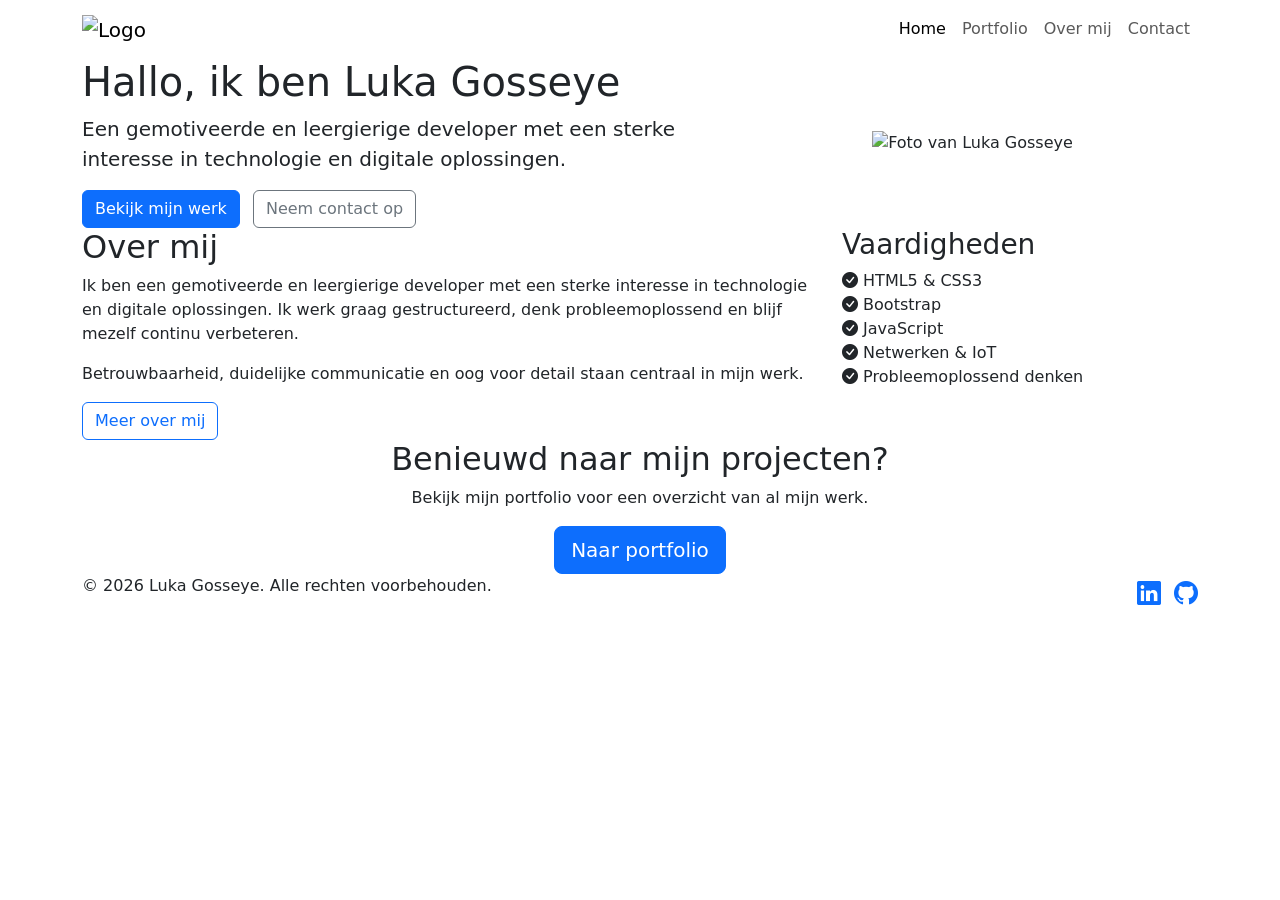
==== index.html @ 9b6b6e99 "Add files via upload" ====
<!DOCTYPE html>
<html lang="nl-BE">
<head>
  <meta charset="UTF-8" />
  <meta name="viewport" content="width=device-width, initial-scale=1.0" />
  <title>Portfolio – Home</title>
  <link rel="stylesheet" href="https://cdn.jsdelivr.net/npm/bootstrap@5.3.8/dist/css/bootstrap.min.css" integrity="sha384-sRIl4kxILFvY47J16cr9ZwB07vP4J8+LH7qKQnuqkuIAvNWLzeN8tE5YBujZqJLB" crossorigin="anonymous" />
  <link rel="stylesheet" href="https://cdn.jsdelivr.net/npm/bootstrap-icons@1.13.1/font/bootstrap-icons.min.css" />
  <link rel="stylesheet" href="css/reset.css" />
  <link rel="stylesheet" href="css/style.css" />
  <script src="https://cdn.jsdelivr.net/npm/bootstrap@5.3.8/dist/js/bootstrap.bundle.min.js" integrity="sha384-FKyoEForCGlyvwx9Hj09JcYn3nv7wiPVlz7YYwJrWVcXK/BmnVDxM+D2scQbITxI" crossorigin="anonymous" defer></script>
</head>
<body>

  <header>
    <nav class="navbar navbar-expand-lg">
      <div class="container">
        <a class="navbar-brand" href="index.html"><img src="assets/images/logo.png" alt="Logo" /></a>
        <button class="navbar-toggler" type="button" data-bs-toggle="collapse" data-bs-target="#navMenu"
          aria-controls="navMenu" aria-expanded="false" aria-label="Navigatiemenu openen">
          <span class="navbar-toggler-icon"></span>
        </button>
        <div class="collapse navbar-collapse" id="navMenu">
          <ul class="navbar-nav ms-auto">
            <li class="nav-item"><a class="nav-link active" aria-current="page" href="index.html">Home</a></li>
            <li class="nav-item"><a class="nav-link" href="portfolio.html">Portfolio</a></li>
            <li class="nav-item"><a class="nav-link" href="overmij.html">Over mij</a></li>
            <li class="nav-item"><a class="nav-link" href="contact.html">Contact</a></li>
          </ul>
        </div>
      </div>
    </nav>
  </header>

  <main>

    <section class="hero">
      <div class="container">
        <div class="row align-items-center">
          <div class="col-md-7">
            <h1>Hallo, ik ben <span>Luka Gosseye</span></h1>
            <p class="lead">Een gemotiveerde en leergierige developer met een sterke interesse in technologie en digitale oplossingen.</p>
            <a href="portfolio.html" class="btn btn-primary me-2">Bekijk mijn werk</a>
            <a href="contact.html" class="btn btn-outline-secondary">Neem contact op</a>
          </div>
          <div class="col-md-5 text-center mt-4 mt-md-0">
            <img src="assets/images/fotozelf.jpg" alt="Foto van Luka Gosseye" class="img-fluid profiel" />
          </div>
        </div>
      </div>
    </section>

    <section class="over-mij">
      <div class="container">
        <div class="row">
          <div class="col-lg-8">
            <h2>Over mij</h2>
            <p>Ik ben een gemotiveerde en leergierige developer met een sterke interesse in technologie en digitale oplossingen. Ik werk graag gestructureerd, denk probleemoplossend en blijf mezelf continu verbeteren.</p>
            <p>Betrouwbaarheid, duidelijke communicatie en oog voor detail staan centraal in mijn werk.</p>
            <a href="overmij.html" class="btn btn-outline-primary">Meer over mij</a>
          </div>
          <aside class="col-lg-4">
            <h3>Vaardigheden</h3>
            <ul class="list-unstyled">
              <li><i class="bi bi-check-circle-fill"></i> HTML5 &amp; CSS3</li>
              <li><i class="bi bi-check-circle-fill"></i> Bootstrap</li>
              <li><i class="bi bi-check-circle-fill"></i> JavaScript</li>
              <li><i class="bi bi-check-circle-fill"></i> Netwerken &amp; IoT</li>
              <li><i class="bi bi-check-circle-fill"></i> Probleemoplossend denken</li>
            </ul>
          </aside>
        </div>
      </div>
    </section>

    <section class="cta text-center">
      <div class="container">
        <h2>Benieuwd naar mijn projecten?</h2>
        <p>Bekijk mijn portfolio voor een overzicht van al mijn werk.</p>
        <a href="portfolio.html" class="btn btn-primary btn-lg">Naar portfolio</a>
      </div>
    </section>

  </main>

  <footer>
    <div class="container">
      <div class="row align-items-center">
        <div class="col-md-6">
          <p>&copy; 2026 Luka Gosseye. Alle rechten voorbehouden.</p>
        </div>
        <div class="col-md-6 text-md-end mt-2 mt-md-0">
          <a href="https://www.linkedin.com/in/luka-gosseye-955b1233b/" target="_blank" aria-label="LinkedIn"><i class="bi bi-linkedin fs-4 me-2"></i></a>
          <a href="https://github.com/LukaG712" target="_blank" aria-label="GitHub"><i class="bi bi-github fs-4"></i></a>
        </div>
      </div>
    </div>
  </footer>

</body>
</html>
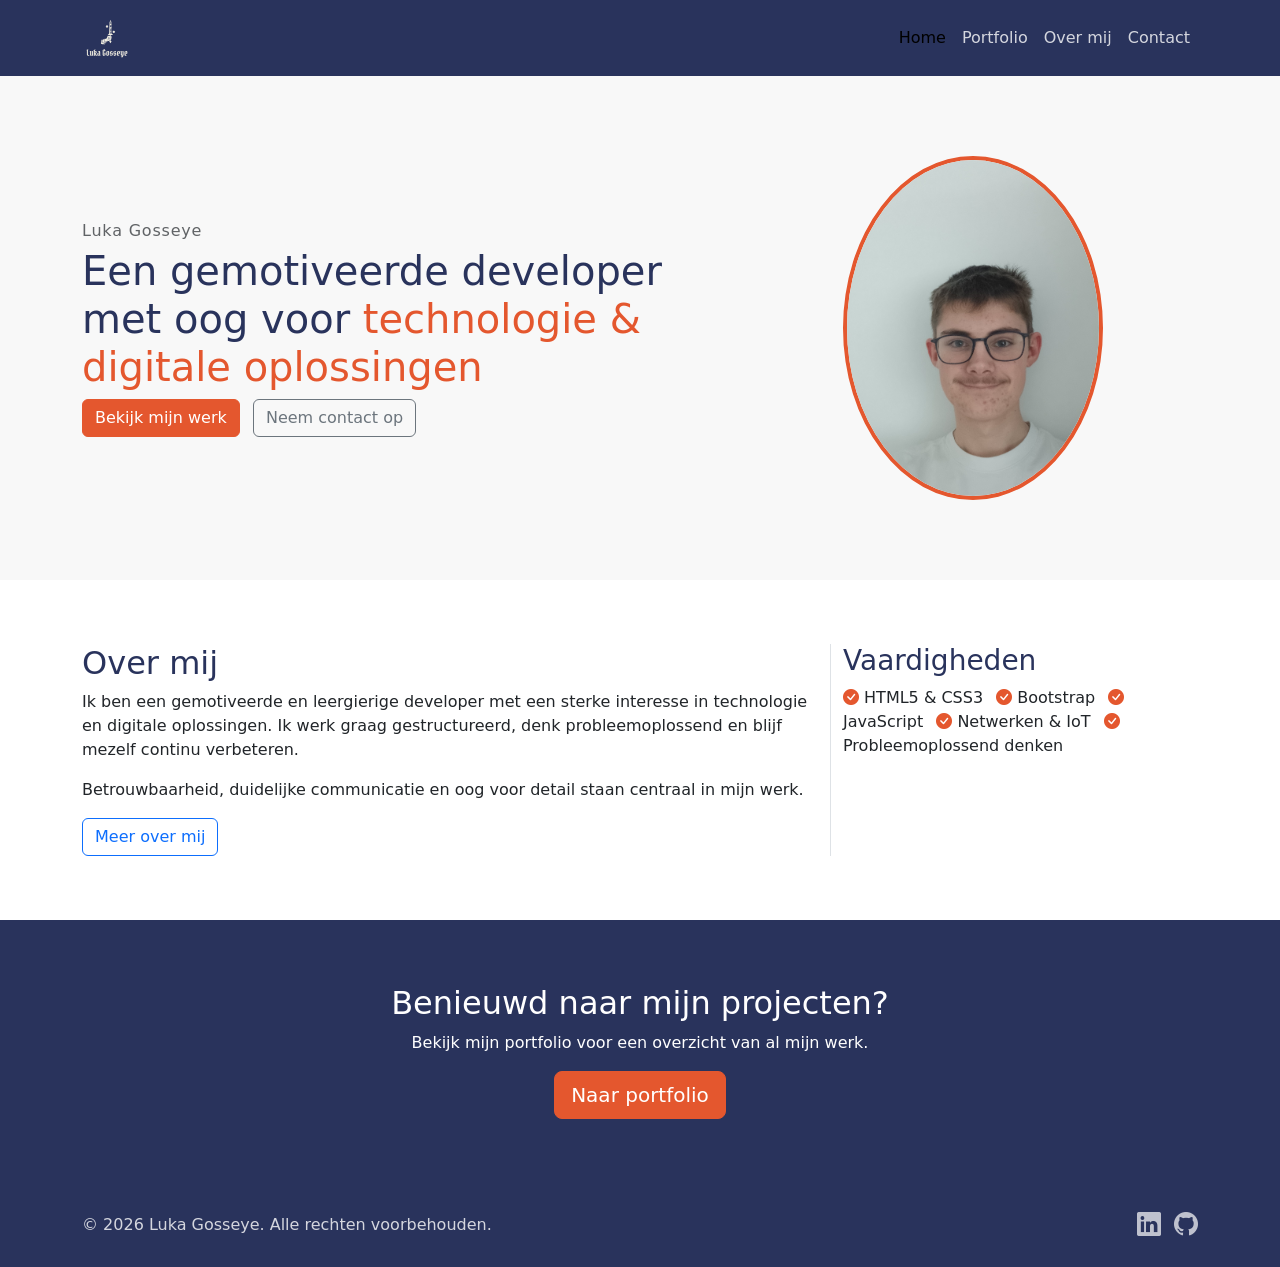
==== commit feb639c4: "Revise hero section content in index.html Updated the introduction section with a new description an" ====
--- a/index.html
+++ b/index.html
@@ -37,9 +37,9 @@
     <section class="hero">
       <div class="container">
         <div class="row align-items-center">
-          <div class="col-md-7">
-            <h1>Hallo, ik ben <span>Luka Gosseye</span></h1>
-            <p class="lead">Een gemotiveerde en leergierige developer met een sterke interesse in technologie en digitale oplossingen.</p>
+        <div class="col-md-7">
+            <p class="mb-1" style="font-size:1rem; opacity:0.7; letter-spacing:0.05em;">Luka Gosseye</p>
+            <h1>Een gemotiveerde developer met oog voor <span>technologie &amp; digitale oplossingen</span></h1>
             <a href="portfolio.html" class="btn btn-primary me-2">Bekijk mijn werk</a>
             <a href="contact.html" class="btn btn-outline-secondary">Neem contact op</a>
           </div>
--- a/css/style.css
+++ b/css/style.css
@@ -0,0 +1,254 @@
+/* =========================================
+   Portfolio - Eigen stijlen
+   Kleurenpalet:
+     Primair (oranje-rood) : #E4572E
+     Secundair (donkerblauw): #29335C
+     Accent (geel/goud)    : #F3A712
+   ========================================= */
+
+:root {
+  --kleur-primair:   #E4572E;
+  --kleur-secundair: #29335C;
+  --kleur-accent:    #F3A712;
+  --kleur-licht:     #F8F8F8;
+}
+
+/* ===== ALGEMEEN ===== */
+body {
+  display: flex;
+  flex-direction: column;
+  min-height: 100vh;
+}
+
+main {
+  flex: 1;
+}
+
+h1, h2, h3 {
+  color: var(--kleur-secundair);
+}
+
+/* ===== HEADER ===== */
+header {
+  background-color: var(--kleur-secundair);
+}
+
+header img {
+  height: 50px;
+}
+
+header .nav-link {
+  color: rgba(255, 255, 255, 0.8);
+}
+
+header .nav-link:hover,
+header .nav-link.active {
+  color: var(--kleur-accent);
+}
+
+header .navbar-toggler {
+  border-color: rgba(255, 255, 255, 0.4);
+}
+
+header .navbar-toggler-icon {
+  filter: invert(1);
+}
+
+/* ===== FOOTER ===== */
+footer {
+  background-color: var(--kleur-secundair);
+  padding: 1.5rem 0;
+  margin-top: auto;
+}
+
+footer p {
+  color: rgba(255, 255, 255, 0.8);
+  margin: 0;
+}
+
+footer a {
+  color: rgba(255, 255, 255, 0.7);
+  text-decoration: none;
+}
+
+footer a:hover {
+  color: var(--kleur-accent);
+}
+
+/* ===== KNOPPEN ===== */
+.btn-primary {
+  background-color: var(--kleur-primair);
+  border-color: var(--kleur-primair);
+}
+
+.btn-primary:hover {
+  background-color: #c94224;
+  border-color: #c94224;
+}
+
+/* ===== HERO (index) ===== */
+.hero {
+  background-color: var(--kleur-licht);
+  padding: 5rem 0;
+}
+
+.hero h1 span {
+  color: var(--kleur-primair);
+}
+
+.hero img {
+  border-radius: 50%;
+  max-width: 280px;
+  border: 4px solid var(--kleur-primair);
+}
+
+/* ===== OVER MIJ (index) ===== */
+.over-mij {
+  padding: 4rem 0;
+  background-color: #fff;
+}
+
+.over-mij ul li {
+  margin-bottom: 0.5rem;
+}
+
+.over-mij ul li i {
+  color: var(--kleur-primair);
+}
+
+/* ===== CTA (index) ===== */
+.cta {
+  background-color: var(--kleur-secundair);
+  padding: 4rem 0;
+}
+
+.cta h2,
+.cta p {
+  color: #fff;
+}
+
+/* ===== PAGINA-INTRO ===== */
+.pagina-intro {
+  background-color: var(--kleur-licht);
+  padding: 3rem 0;
+  border-bottom: 3px solid var(--kleur-primair);
+  margin-bottom: 2rem;
+}
+
+/* ===== BADGES ===== */
+.badge {
+  background-color: var(--kleur-primair);
+  color: #fff;
+}
+
+/* ===== CARDS (portfolio) ===== */
+.card {
+  border: none;
+  box-shadow: 0 2px 8px rgba(0, 0, 0, 0.1);
+  transition: box-shadow 0.2s;
+}
+
+.card:hover {
+  box-shadow: 0 6px 20px rgba(0, 0, 0, 0.15);
+}
+
+.card img {
+  height: 200px;
+  object-fit: cover;
+}
+
+.card-footer {
+  background: transparent;
+  border-top: 1px solid rgba(0, 0, 0, 0.08);
+}
+
+/* ===== PROFIELFOTO'S ===== */
+main img.profiel {
+  border-radius: 50%;
+  max-width: 260px;
+  border: 4px solid var(--kleur-primair);
+}
+
+/* ===== VAARDIGHEDEN (naam) ===== */
+.progress-bar {
+  background-color: var(--kleur-primair);
+}
+
+/* ===== TIJDLIJN (naam) ===== */
+.tijdlijn li {
+  border-left: 3px solid var(--kleur-primair);
+  padding-left: 1rem;
+  margin-bottom: 1.5rem;
+}
+
+.tijdlijn span {
+  font-size: 0.85rem;
+  color: var(--kleur-primair);
+  font-weight: 600;
+}
+
+/* ===== INTERESSES (naam) ===== */
+.interesses li {
+  margin-bottom: 0.5rem;
+}
+
+.interesses li i {
+  color: var(--kleur-primair);
+}
+
+/* ===== ASIDE (contact, naam) ===== */
+aside {
+  border-left: 1px solid #dee2e6;
+  padding-left: 2rem;
+}
+
+aside h2 {
+  font-size: 1rem;
+  font-weight: 700;
+  text-transform: uppercase;
+  margin-top: 1.5rem;
+}
+
+aside a {
+  color: var(--kleur-secundair);
+  text-decoration: none;
+}
+
+aside a:hover {
+  color: var(--kleur-primair);
+}
+
+aside ul {
+  list-style: none;
+  padding: 0;
+}
+
+aside ul li {
+  display: inline;
+  margin-right: 0.5rem;
+}
+
+/* ===== FORMULIER (contact) ===== */
+legend {
+  font-size: 0.9rem;
+  font-weight: 700;
+  text-transform: uppercase;
+  color: var(--kleur-secundair);
+}
+
+/* ===== PROJECT DETAIL ===== */
+.project-detail {
+  padding: 3rem 0;
+}
+
+.project-detail aside {
+  border-left: none;
+  padding-left: 0;
+}
+
+.project-detail aside h3 {
+  font-size: 0.9rem;
+  font-weight: 700;
+  text-transform: uppercase;
+  margin-top: 1.5rem;
+}
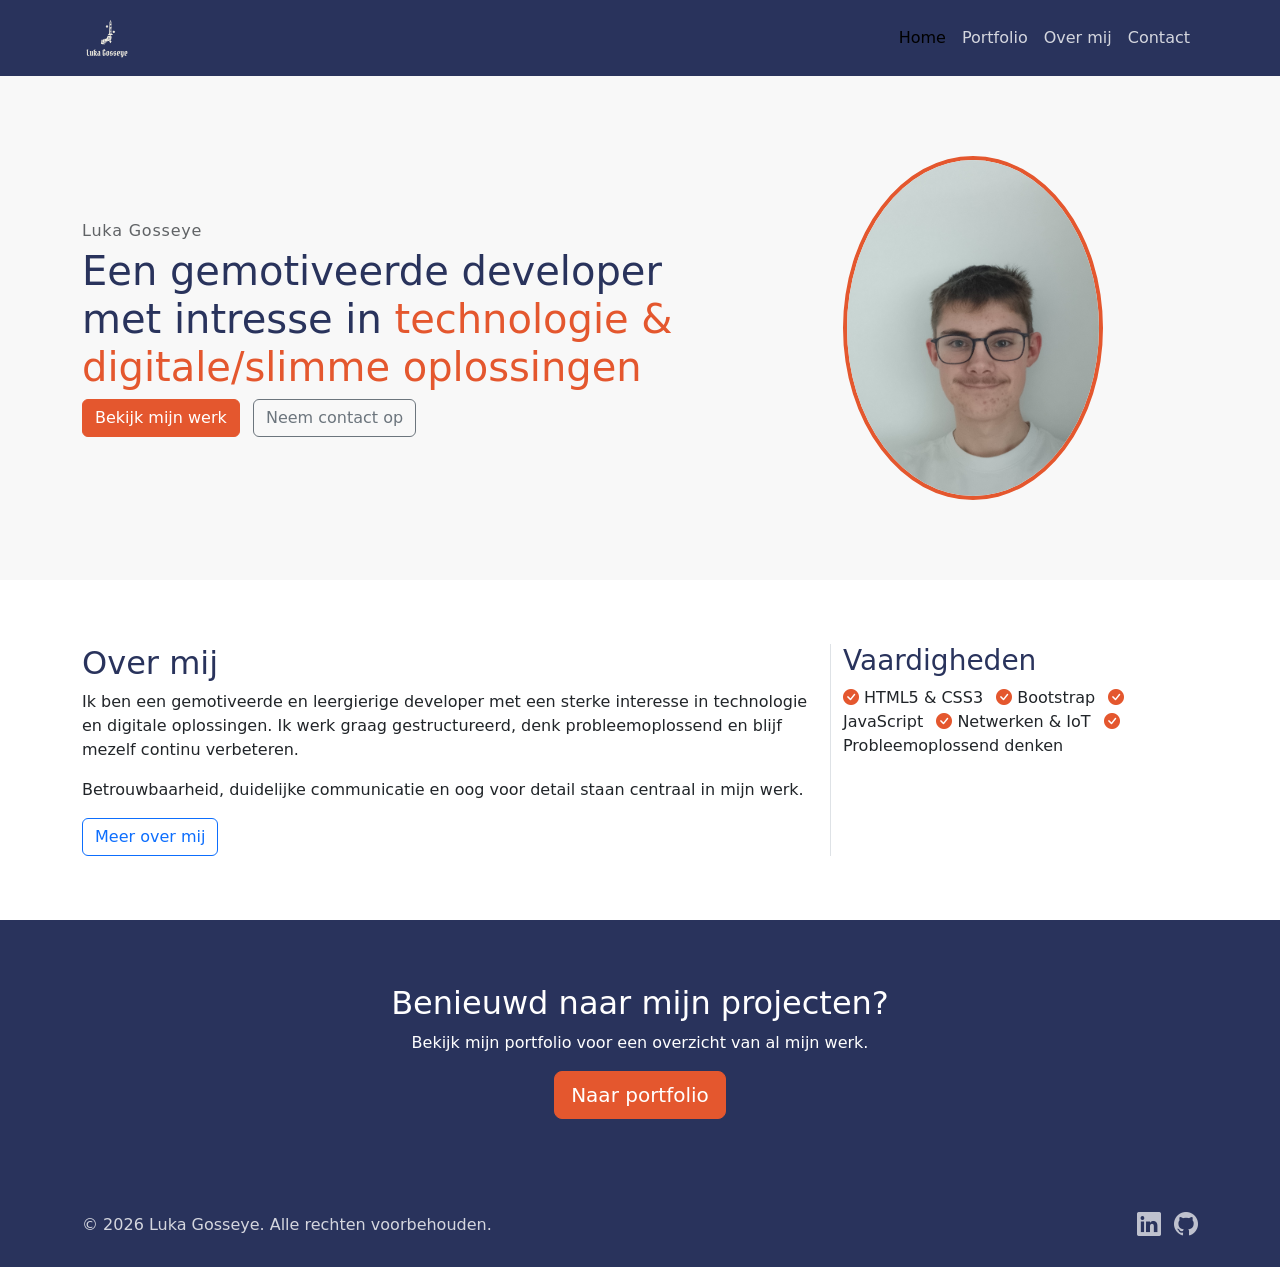
==== commit 16035563: "Update heading text for clarity and interest" ====
--- a/index.html
+++ b/index.html
@@ -39,7 +39,7 @@
         <div class="row align-items-center">
         <div class="col-md-7">
             <p class="mb-1" style="font-size:1rem; opacity:0.7; letter-spacing:0.05em;">Luka Gosseye</p>
-            <h1>Een gemotiveerde developer met oog voor <span>technologie &amp; digitale oplossingen</span></h1>
+            <h1>Een gemotiveerde developer met intresse in <span>technologie &amp; digitale/slimme oplossingen</span></h1>
             <a href="portfolio.html" class="btn btn-primary me-2">Bekijk mijn werk</a>
             <a href="contact.html" class="btn btn-outline-secondary">Neem contact op</a>
           </div>
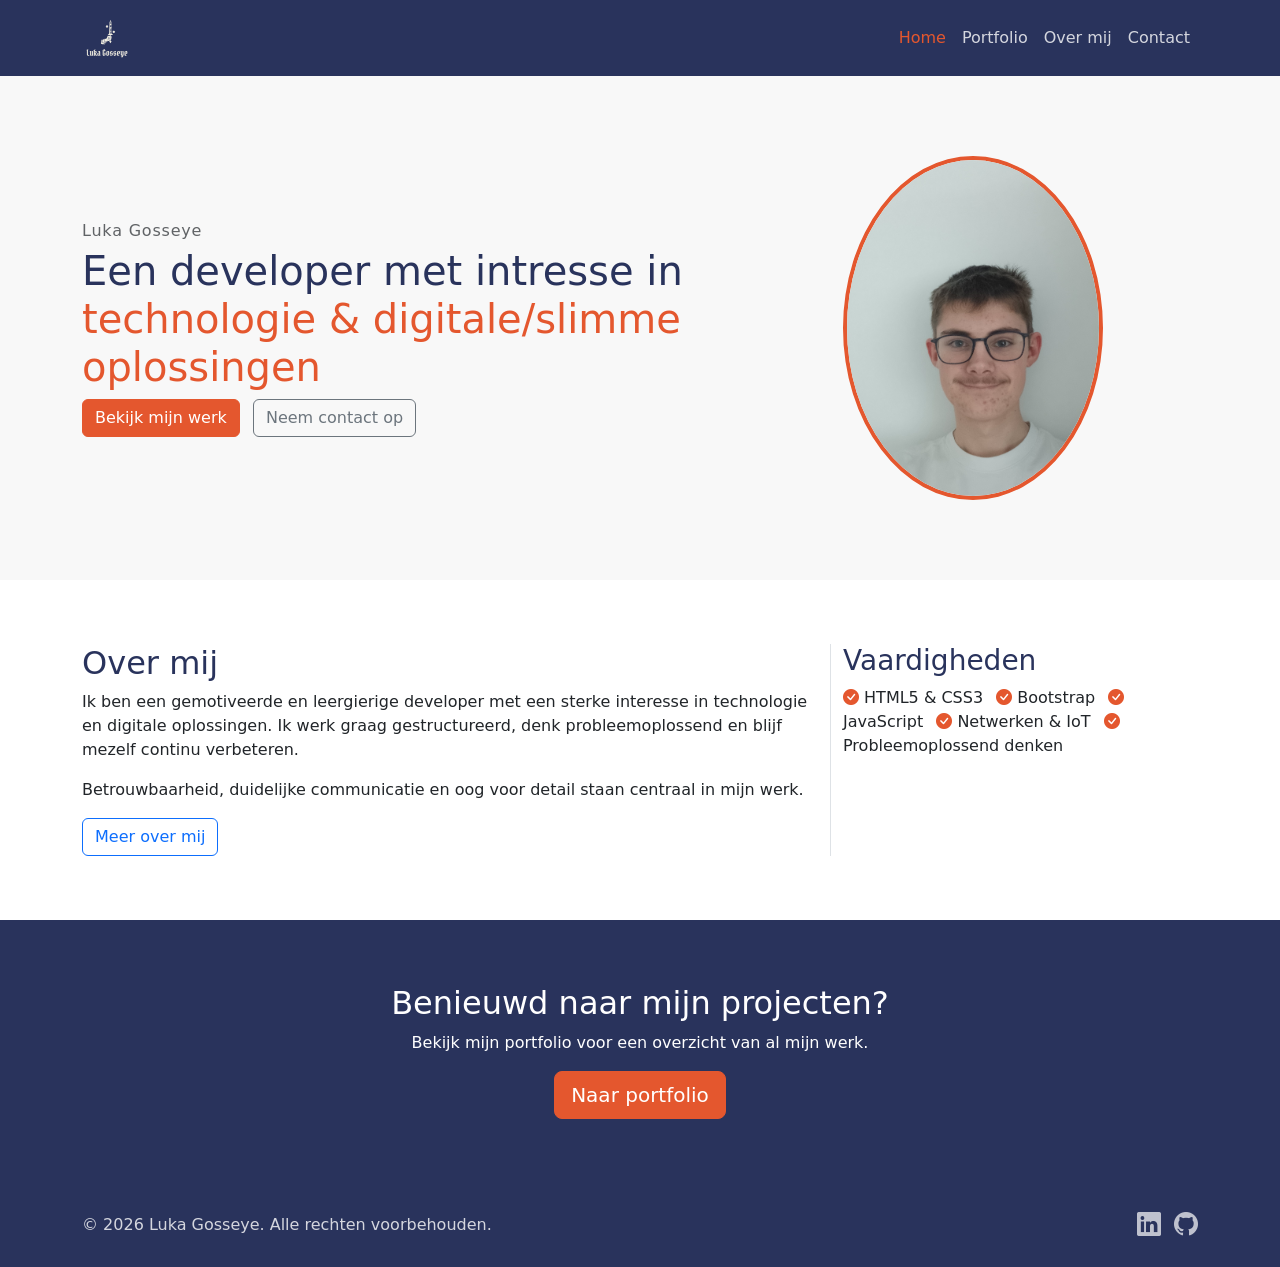
==== commit 39974166: "Update heading text in index.html" ====
--- a/index.html
+++ b/index.html
@@ -39,7 +39,7 @@
         <div class="row align-items-center">
         <div class="col-md-7">
             <p class="mb-1" style="font-size:1rem; opacity:0.7; letter-spacing:0.05em;">Luka Gosseye</p>
-            <h1>Een gemotiveerde developer met intresse in <span>technologie &amp; digitale/slimme oplossingen</span></h1>
+            <h1>Een developer met intresse in <span>technologie &amp; digitale/slimme oplossingen</span></h1>
             <a href="portfolio.html" class="btn btn-primary me-2">Bekijk mijn werk</a>
             <a href="contact.html" class="btn btn-outline-secondary">Neem contact op</a>
           </div>
--- a/css/style.css
+++ b/css/style.css
@@ -9,7 +9,7 @@
 :root {
   --kleur-primair:   #E4572E;
   --kleur-secundair: #29335C;
-  --kleur-accent:    #F3A712;
+  --kleur-accent:    #E4572E;
   --kleur-licht:     #F8F8F8;
 }
 
@@ -43,7 +43,9 @@
 
 header .nav-link:hover,
 header .nav-link.active {
-  color: var(--kleur-accent);
+  color: var(--kleur-primair) !important;
+
+
 }
 
 header .navbar-toggler {
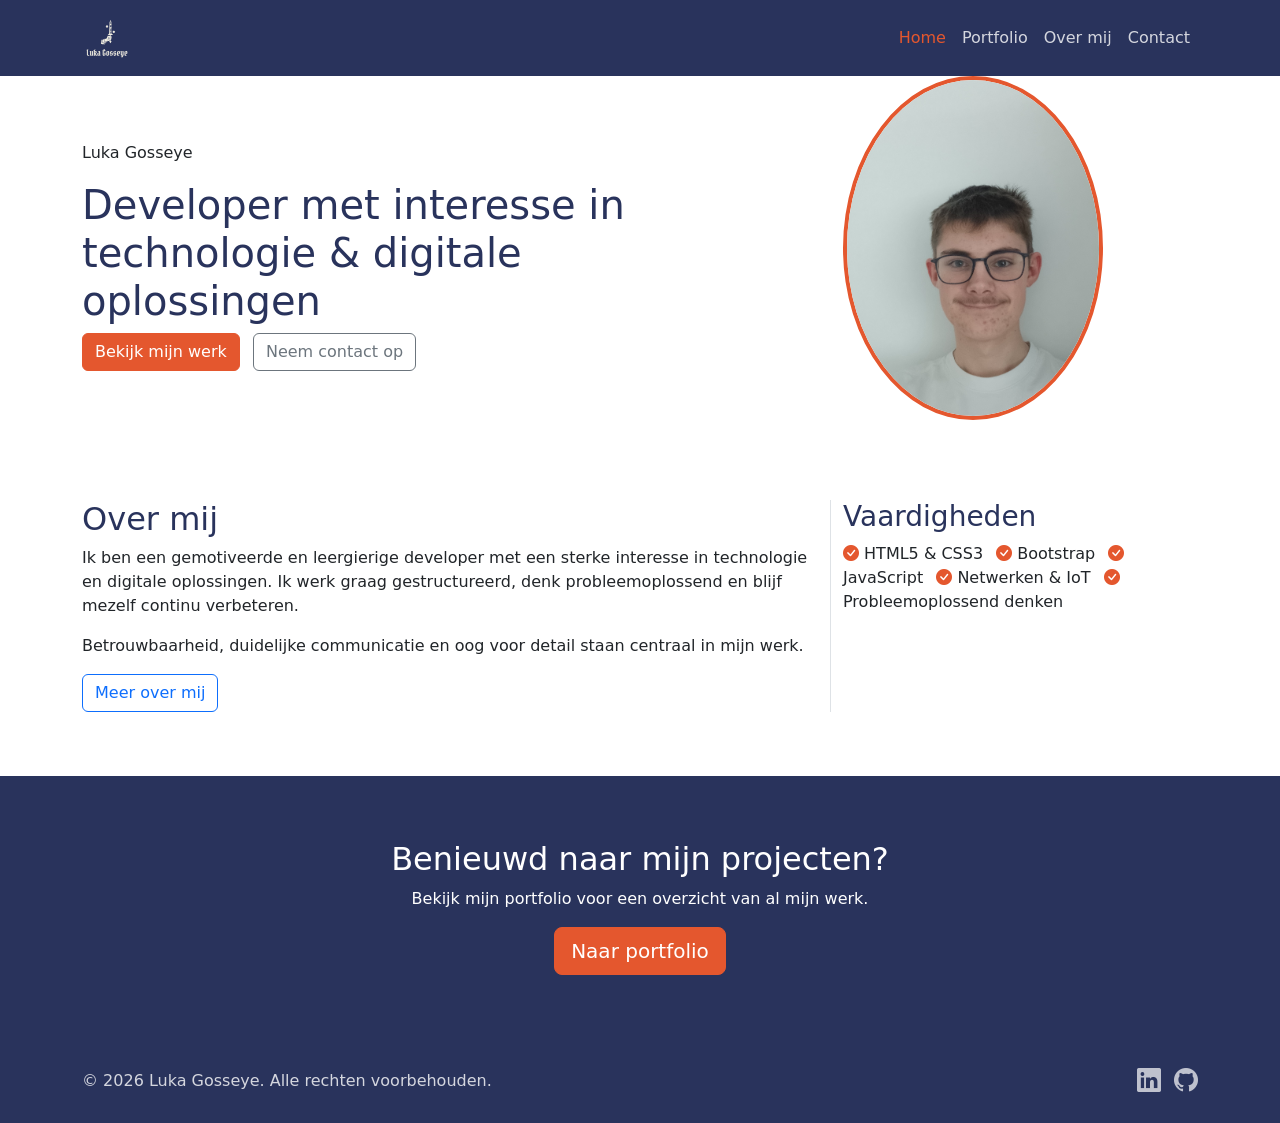
==== commit 091f45db: "Add files via upload" ====
--- a/index.html
+++ b/index.html
@@ -34,17 +34,20 @@
 
   <main>
 
-    <section class="hero">
+    <section class="intro-sectie">
       <div class="container">
-        <div class="row align-items-center">
-        <div class="col-md-7">
-            <p class="mb-1" style="font-size:1rem; opacity:0.7; letter-spacing:0.05em;">Luka Gosseye</p>
-            <h1>Een developer met intresse in <span>technologie &amp; digitale/slimme oplossingen</span></h1>
+        <div class="row align-items-center g-4">
+          <div class="col-md-7">
+            <p class="intro-naam">Luka Gosseye</p>
+            <h1>Developer met interesse in <span>technologie &amp; digitale oplossingen</span></h1>
             <a href="portfolio.html" class="btn btn-primary me-2">Bekijk mijn werk</a>
             <a href="contact.html" class="btn btn-outline-secondary">Neem contact op</a>
           </div>
-          <div class="col-md-5 text-center mt-4 mt-md-0">
-            <img src="assets/images/fotozelf.jpg" alt="Foto van Luka Gosseye" class="img-fluid profiel" />
+          <div class="col-md-5 text-center">
+            <figure>
+              <img src="assets/images/fotozelf.jpg" alt="Foto van Luka Gosseye" class="img-fluid profiel" />
+              <figcaption class="visually-hidden">Foto van Luka Gosseye</figcaption>
+            </figure>
           </div>
         </div>
       </div>
